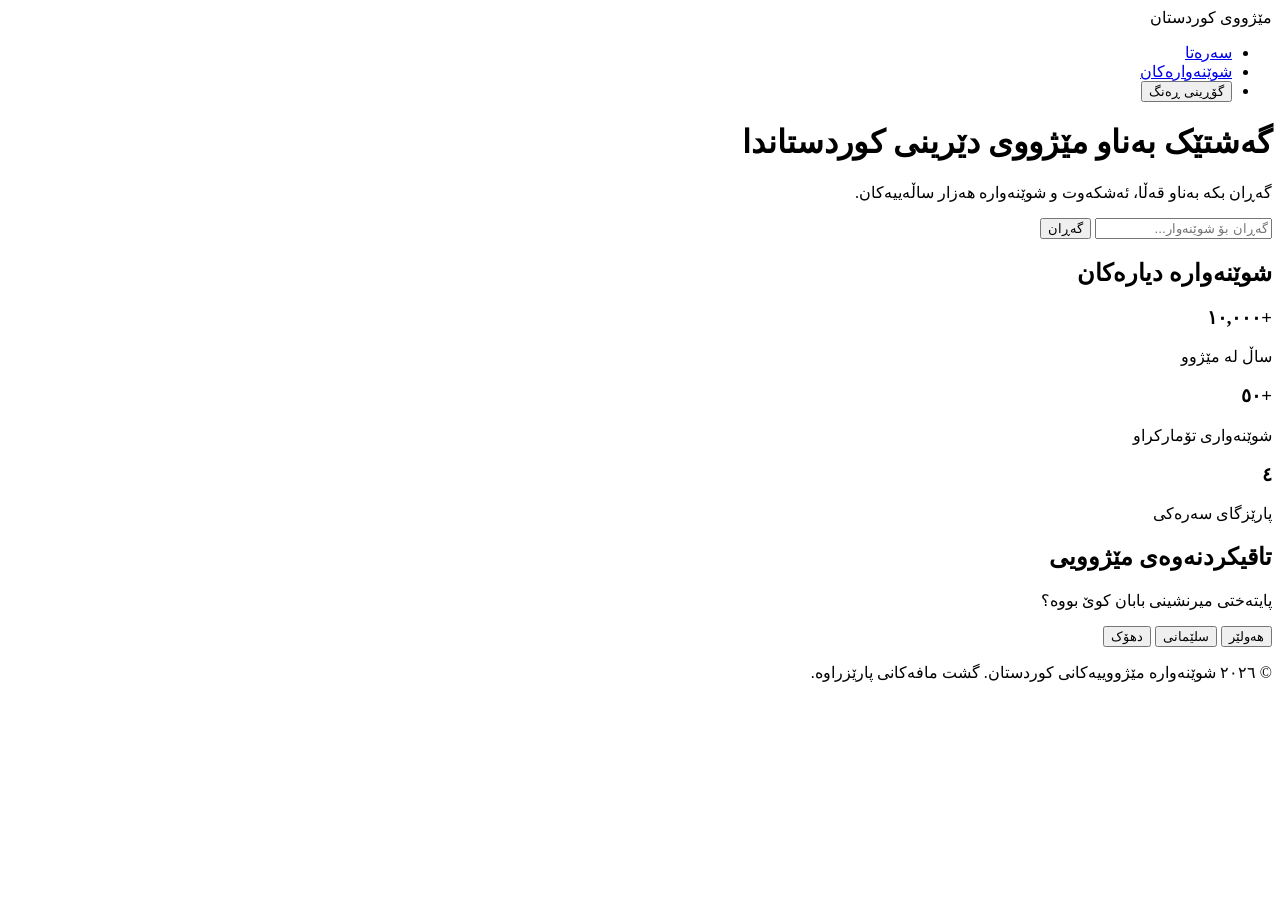
==== index.html @ 1fe8bb3f "Create index.html" ====
<!DOCTYPE html>
<html lang="ku" dir="rtl">
<head>
    <meta charset="UTF-8">
    <meta name="viewport" content="width=device-width, initial-scale=1.0">
    <title>شوێنەوارە مێژووییەکانی کوردستان</title>
    <link rel="stylesheet" href="css/style.css">
</head>
<body>
    <nav class="navbar">
        <div class="logo">مێژووی کوردستان</div>
        <ul class="nav-links">
            <li><a href="index.html">سەرەتا</a></li>
            <li><a href="places.html">شوێنەوارەکان</a></li>
            <li><button id="theme-toggle" class="btn-theme">گۆڕینی ڕەنگ</button></li>
        </ul>
    </nav>

    <header class="hero">
        <div class="hero-content">
            <h1>گەشتێک بەناو مێژووی دێرینی کوردستاندا</h1>
            <p>گەڕان بکە بەناو قەڵا، ئەشکەوت و شوێنەوارە هەزار ساڵەییەکان.</p>
            <div class="search-bar">
                <input type="text" id="home-search" placeholder="گەڕان بۆ شوێنەوار...">
                <button onclick="window.location.href='places.html'" class="btn-primary">گەڕان</button>
            </div>
        </div>
    </header>

    <section class="featured-places">
        <h2>شوێنەوارە دیارەکان</h2>
        <div class="grid-container" id="featured-grid">
            </div>
    </section>

    <section class="statistics">
        <div class="stat-box">
            <h3>+١٠,٠٠٠</h3>
            <p>ساڵ لە مێژوو</p>
        </div>
        <div class="stat-box">
            <h3>+٥٠</h3>
            <p>شوێنەواری تۆمارکراو</p>
        </div>
        <div class="stat-box">
            <h3>٤</h3>
            <p>پارێزگای سەرەکی</p>
        </div>
    </section>

    <section class="quiz-section">
        <h2>تاقیکردنەوەی مێژوویی</h2>
        <div class="quiz-container" id="quiz-container">
            <p id="question">پایتەختی میرنشینی بابان کوێ بووە؟</p>
            <div class="options">
                <button class="btn-outline" onclick="checkAnswer(false)">هەولێر</button>
                <button class="btn-outline" onclick="checkAnswer(true)">سلێمانی</button>
                <button class="btn-outline" onclick="checkAnswer(false)">دهۆک</button>
            </div>
            <p id="quiz-result"></p>
        </div>
    </section>

    <footer>
        <div class="footer-content">
            <p>&copy; ٢٠٢٦ شوێنەوارە مێژووییەکانی کوردستان. گشت مافەکانی پارێزراوە.</p>
        </div>
    </footer>

    <script src="js/script.js"></script>
</body>
</html>
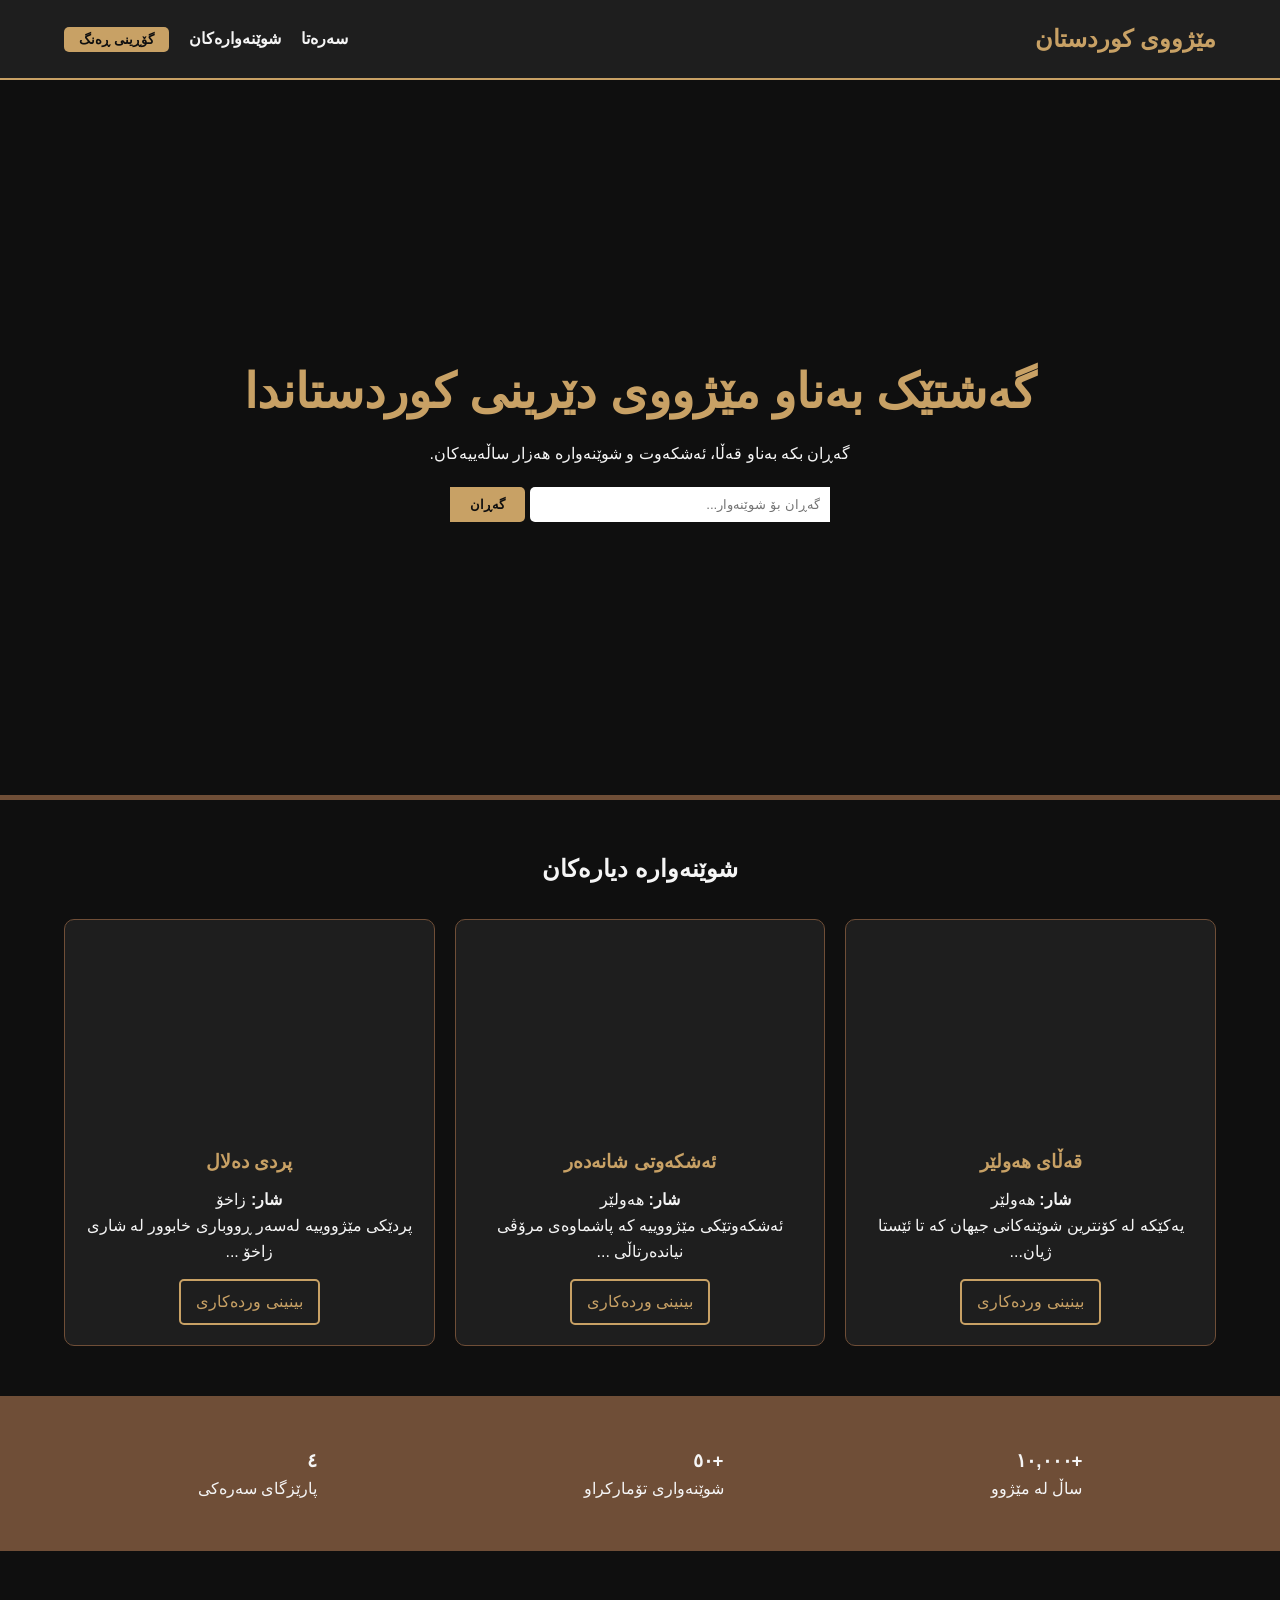
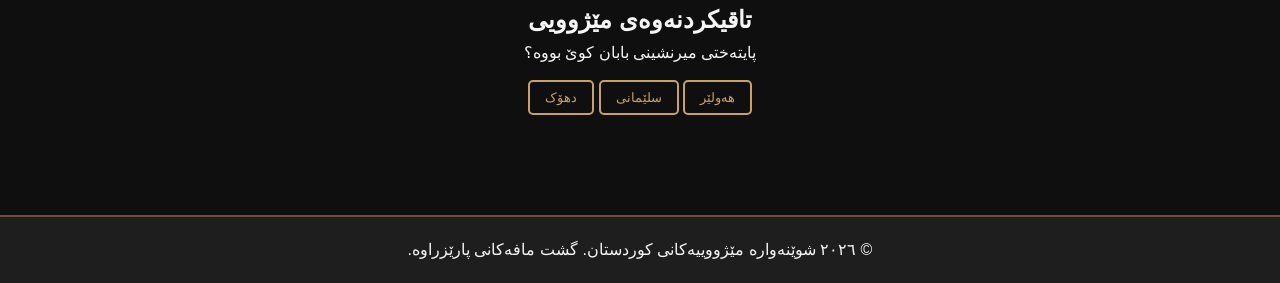
==== commit e6dd0383: "Update index.html" ====
--- a/index.html
+++ b/index.html
@@ -4,7 +4,7 @@
     <meta charset="UTF-8">
     <meta name="viewport" content="width=device-width, initial-scale=1.0">
     <title>شوێنەوارە مێژووییەکانی کوردستان</title>
-    <link rel="stylesheet" href="css/style.css">
+    <link rel="stylesheet" href="CSS/Style.CSS">
 </head>
 <body>
     <nav class="navbar">
--- a/CSS/Style.CSS
+++ b/CSS/Style.CSS
@@ -0,0 +1,229 @@
+/* پێناسەکردنی ڕەنگەکان بەپێی داواکاری */
+:root {
+    --bg-color: #0F0F0F; /* Black */
+    --text-color: #F5F5F5; /* White */
+    --primary-color: #6F4E37; /* Dark Brown */
+    --accent-color: #C8A165; /* Gold */
+    --card-bg: #1E1E1E; /* Dark Gray */
+    --transition-speed: 0.3s;
+}
+
+/* دۆخی ڕووناکی (Light Mode) */
+body.light-mode {
+    --bg-color: #F5F5F5;
+    --text-color: #0F0F0F;
+    --card-bg: #E0E0E0;
+    --primary-color: #C8A165;
+    --accent-color: #6F4E37;
+}
+
+* {
+    margin: 0;
+    padding: 0;
+    box-sizing: border-box;
+}
+
+body {
+    background-color: var(--bg-color);
+    color: var(--text-color);
+    font-family: 'Tahoma', 'Arial', sans-serif;
+    line-height: 1.6;
+    transition: background-color var(--transition-speed), color var(--transition-speed);
+}
+
+/* Navbar */
+.navbar {
+    display: flex;
+    justify-content: space-between;
+    align-items: center;
+    padding: 20px 5%;
+    background-color: var(--card-bg);
+    border-bottom: 2px solid var(--accent-color);
+    position: sticky;
+    top: 0;
+    z-index: 1000;
+}
+
+.logo {
+    font-size: 24px;
+    font-weight: bold;
+    color: var(--accent-color);
+}
+
+.nav-links {
+    list-style: none;
+    display: flex;
+    gap: 20px;
+}
+
+.nav-links a {
+    color: var(--text-color);
+    text-decoration: none;
+    font-weight: bold;
+    transition: color var(--transition-speed);
+}
+
+.nav-links a:hover {
+    color: var(--accent-color);
+}
+
+.btn-theme {
+    background: var(--accent-color);
+    color: var(--bg-color);
+    border: none;
+    padding: 5px 15px;
+    border-radius: 5px;
+    cursor: pointer;
+    font-weight: bold;
+}
+
+/* Hero Section */
+.hero {
+    height: 80vh;
+    display: flex;
+    justify-content: center;
+    align-items: center;
+    text-align: center;
+    background: linear-gradient(rgba(15, 15, 15, 0.8), rgba(15, 15, 15, 0.8)), url('../images/hero-bg.jpg') center/cover;
+    border-bottom: 5px solid var(--primary-color);
+}
+
+.hero-content h1 {
+    font-size: 3rem;
+    color: var(--accent-color);
+    margin-bottom: 10px;
+}
+
+.search-bar {
+    margin-top: 20px;
+}
+
+.search-bar input {
+    padding: 10px;
+    width: 300px;
+    border: none;
+    border-radius: 5px 0 0 5px;
+}
+
+.btn-primary {
+    padding: 10px 20px;
+    background-color: var(--accent-color);
+    border: none;
+    color: var(--bg-color);
+    font-weight: bold;
+    cursor: pointer;
+    border-radius: 0 5px 5px 0;
+}
+
+/* Grid & Cards */
+.featured-places, .places-list, .quiz-section {
+    padding: 50px 5%;
+    text-align: center;
+}
+
+.grid-container {
+    display: grid;
+    grid-template-columns: repeat(auto-fit, minmax(300px, 1fr));
+    gap: 20px;
+    margin-top: 30px;
+}
+
+.card {
+    background-color: var(--card-bg);
+    border-radius: 10px;
+    overflow: hidden;
+    transition: transform var(--transition-speed), box-shadow var(--transition-speed);
+    border: 1px solid var(--primary-color);
+}
+
+.card:hover {
+    transform: translateY(-10px);
+    box-shadow: 0 10px 20px rgba(200, 161, 101, 0.2);
+}
+
+.card img {
+    width: 100%;
+    height: 200px;
+    object-fit: cover;
+}
+
+.card-content {
+    padding: 20px;
+}
+
+.card-content h3 {
+    color: var(--accent-color);
+    margin-bottom: 10px;
+}
+
+.btn-outline {
+    display: inline-block;
+    margin-top: 15px;
+    padding: 8px 15px;
+    border: 2px solid var(--accent-color);
+    color: var(--accent-color);
+    text-decoration: none;
+    border-radius: 5px;
+    background: transparent;
+    cursor: pointer;
+}
+
+.btn-outline:hover {
+    background-color: var(--accent-color);
+    color: var(--bg-color);
+}
+
+/* Statistics */
+.statistics {
+    display: flex;
+    justify-content: space-around;
+    padding: 50px 5%;
+    background-color: var(--primary-color);
+    color: var(--text-color);
+}
+
+/* Details Page */
+.details-section {
+    padding: 50px 5%;
+    max-width: 900px;
+    margin: auto;
+}
+
+.details-image {
+    width: 100%;
+    height: 400px;
+    object-fit: cover;
+    border-radius: 10px;
+    border: 2px solid var(--accent-color);
+    margin-bottom: 20px;
+}
+
+/* Filters */
+.places-header {
+    padding: 30px 5%;
+    text-align: center;
+}
+
+.filters {
+    margin-top: 20px;
+    display: flex;
+    justify-content: center;
+    gap: 15px;
+}
+
+.filters input, .filters select {
+    padding: 10px;
+    background-color: var(--card-bg);
+    color: var(--text-color);
+    border: 1px solid var(--accent-color);
+    border-radius: 5px;
+}
+
+/* Footer */
+footer {
+    text-align: center;
+    padding: 20px;
+    background-color: var(--card-bg);
+    border-top: 2px solid var(--primary-color);
+    margin-top: 50px;
+}
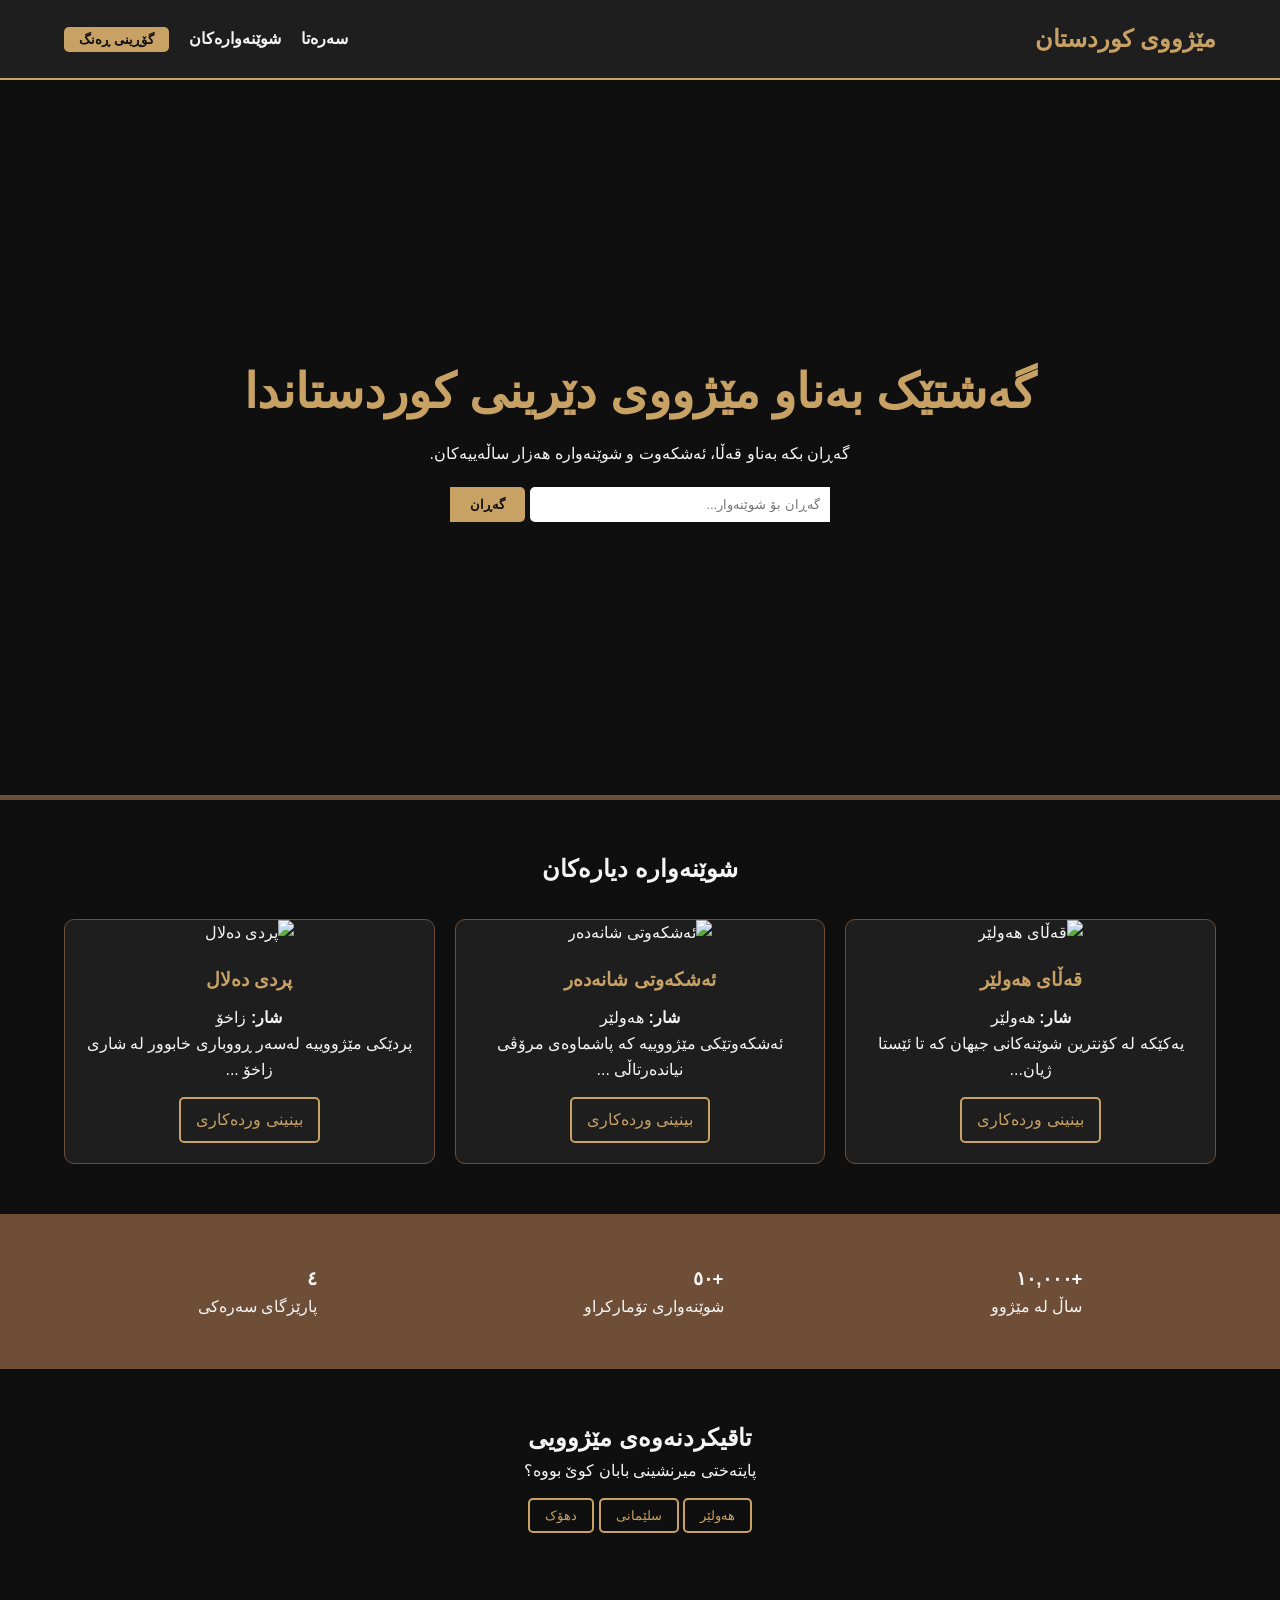
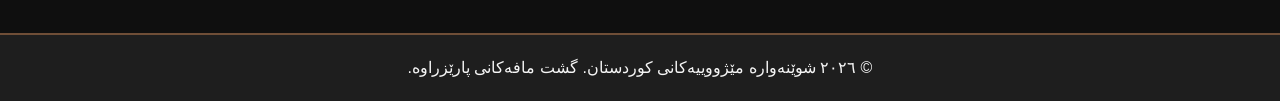
==== commit 81c47a91: "Fix stylesheet link case sensitivity" ====
--- a/index.html
+++ b/index.html
@@ -4,7 +4,7 @@
     <meta charset="UTF-8">
     <meta name="viewport" content="width=device-width, initial-scale=1.0">
     <title>شوێنەوارە مێژووییەکانی کوردستان</title>
-    <link rel="stylesheet" href="CSS/Style.CSS">
+    <link rel="stylesheet" href="CSS/style.css">
 </head>
 <body>
     <nav class="navbar">
--- a/CSS/style.css
+++ b/CSS/style.css
@@ -0,0 +1,229 @@
+/* پێناسەکردنی ڕەنگەکان بەپێی داواکاری */
+:root {
+    --bg-color: #0F0F0F; /* Black */
+    --text-color: #F5F5F5; /* White */
+    --primary-color: #6F4E37; /* Dark Brown */
+    --accent-color: #C8A165; /* Gold */
+    --card-bg: #1E1E1E; /* Dark Gray */
+    --transition-speed: 0.3s;
+}
+
+/* دۆخی ڕووناکی (Light Mode) */
+body.light-mode {
+    --bg-color: #F5F5F5;
+    --text-color: #0F0F0F;
+    --card-bg: #E0E0E0;
+    --primary-color: #C8A165;
+    --accent-color: #6F4E37;
+}
+
+* {
+    margin: 0;
+    padding: 0;
+    box-sizing: border-box;
+}
+
+body {
+    background-color: var(--bg-color);
+    color: var(--text-color);
+    font-family: 'Tahoma', 'Arial', sans-serif;
+    line-height: 1.6;
+    transition: background-color var(--transition-speed), color var(--transition-speed);
+}
+
+/* Navbar */
+.navbar {
+    display: flex;
+    justify-content: space-between;
+    align-items: center;
+    padding: 20px 5%;
+    background-color: var(--card-bg);
+    border-bottom: 2px solid var(--accent-color);
+    position: sticky;
+    top: 0;
+    z-index: 1000;
+}
+
+.logo {
+    font-size: 24px;
+    font-weight: bold;
+    color: var(--accent-color);
+}
+
+.nav-links {
+    list-style: none;
+    display: flex;
+    gap: 20px;
+}
+
+.nav-links a {
+    color: var(--text-color);
+    text-decoration: none;
+    font-weight: bold;
+    transition: color var(--transition-speed);
+}
+
+.nav-links a:hover {
+    color: var(--accent-color);
+}
+
+.btn-theme {
+    background: var(--accent-color);
+    color: var(--bg-color);
+    border: none;
+    padding: 5px 15px;
+    border-radius: 5px;
+    cursor: pointer;
+    font-weight: bold;
+}
+
+/* Hero Section */
+.hero {
+    height: 80vh;
+    display: flex;
+    justify-content: center;
+    align-items: center;
+    text-align: center;
+    background: linear-gradient(rgba(15, 15, 15, 0.8), rgba(15, 15, 15, 0.8)), url('../images/hero-bg.jpg') center/cover;
+    border-bottom: 5px solid var(--primary-color);
+}
+
+.hero-content h1 {
+    font-size: 3rem;
+    color: var(--accent-color);
+    margin-bottom: 10px;
+}
+
+.search-bar {
+    margin-top: 20px;
+}
+
+.search-bar input {
+    padding: 10px;
+    width: 300px;
+    border: none;
+    border-radius: 5px 0 0 5px;
+}
+
+.btn-primary {
+    padding: 10px 20px;
+    background-color: var(--accent-color);
+    border: none;
+    color: var(--bg-color);
+    font-weight: bold;
+    cursor: pointer;
+    border-radius: 0 5px 5px 0;
+}
+
+/* Grid & Cards */
+.featured-places, .places-list, .quiz-section {
+    padding: 50px 5%;
+    text-align: center;
+}
+
+.grid-container {
+    display: grid;
+    grid-template-columns: repeat(auto-fit, minmax(300px, 1fr));
+    gap: 20px;
+    margin-top: 30px;
+}
+
+.card {
+    background-color: var(--card-bg);
+    border-radius: 10px;
+    overflow: hidden;
+    transition: transform var(--transition-speed), box-shadow var(--transition-speed);
+    border: 1px solid var(--primary-color);
+}
+
+.card:hover {
+    transform: translateY(-10px);
+    box-shadow: 0 10px 20px rgba(200, 161, 101, 0.2);
+}
+
+.card img {
+    width: 100%;
+    height: 200px;
+    object-fit: cover;
+}
+
+.card-content {
+    padding: 20px;
+}
+
+.card-content h3 {
+    color: var(--accent-color);
+    margin-bottom: 10px;
+}
+
+.btn-outline {
+    display: inline-block;
+    margin-top: 15px;
+    padding: 8px 15px;
+    border: 2px solid var(--accent-color);
+    color: var(--accent-color);
+    text-decoration: none;
+    border-radius: 5px;
+    background: transparent;
+    cursor: pointer;
+}
+
+.btn-outline:hover {
+    background-color: var(--accent-color);
+    color: var(--bg-color);
+}
+
+/* Statistics */
+.statistics {
+    display: flex;
+    justify-content: space-around;
+    padding: 50px 5%;
+    background-color: var(--primary-color);
+    color: var(--text-color);
+}
+
+/* Details Page */
+.details-section {
+    padding: 50px 5%;
+    max-width: 900px;
+    margin: auto;
+}
+
+.details-image {
+    width: 100%;
+    height: 400px;
+    object-fit: cover;
+    border-radius: 10px;
+    border: 2px solid var(--accent-color);
+    margin-bottom: 20px;
+}
+
+/* Filters */
+.places-header {
+    padding: 30px 5%;
+    text-align: center;
+}
+
+.filters {
+    margin-top: 20px;
+    display: flex;
+    justify-content: center;
+    gap: 15px;
+}
+
+.filters input, .filters select {
+    padding: 10px;
+    background-color: var(--card-bg);
+    color: var(--text-color);
+    border: 1px solid var(--accent-color);
+    border-radius: 5px;
+}
+
+/* Footer */
+footer {
+    text-align: center;
+    padding: 20px;
+    background-color: var(--card-bg);
+    border-top: 2px solid var(--primary-color);
+    margin-top: 50px;
+}
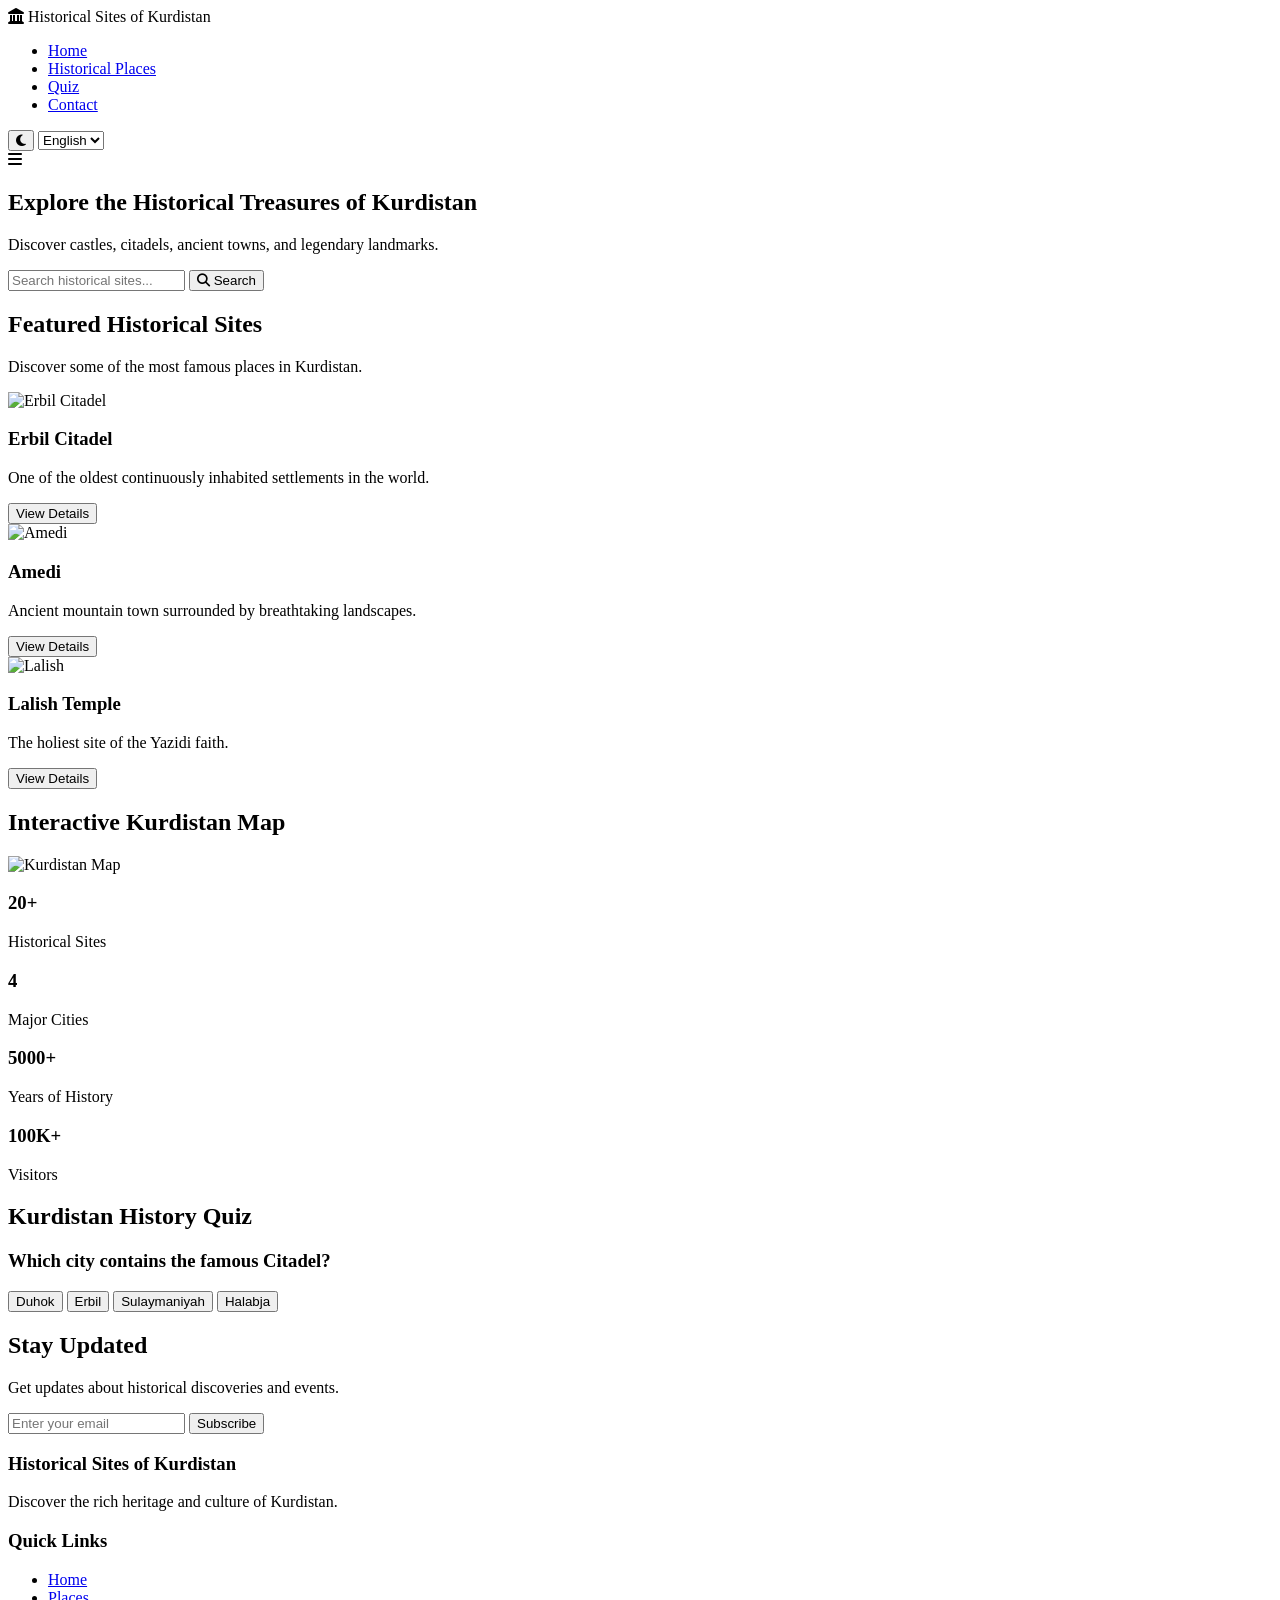
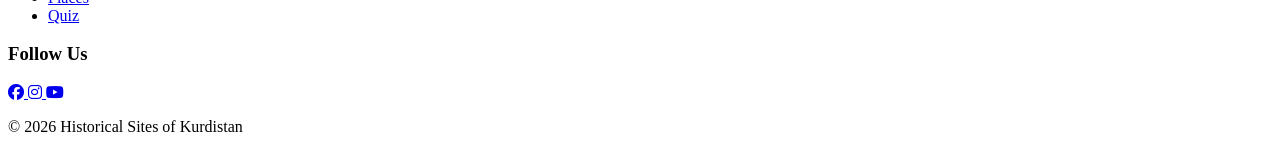
==== commit 1bab6c78: "Update index.html" ====
--- a/index.html
+++ b/index.html
@@ -1,72 +1,450 @@
 <!DOCTYPE html>
-<html lang="ku" dir="rtl">
+<html lang="en">
 <head>
-    <meta charset="UTF-8">
-    <meta name="viewport" content="width=device-width, initial-scale=1.0">
-    <title>شوێنەوارە مێژووییەکانی کوردستان</title>
-    <link rel="stylesheet" href="CSS/style.css">
+<meta charset="UTF-8">
+<meta name="viewport" content="width=device-width, initial-scale=1.0">
+
+<title>Historical Sites of Kurdistan</title>
+
+<link rel="stylesheet" href="css/style.css">
+
+<link rel="preconnect" href="https://fonts.googleapis.com">
+<link rel="preconnect" href="https://fonts.gstatic.com" crossorigin>
+
+<link href="https://fonts.googleapis.com/css2?family=Poppins:wght@300;400;500;600;700;800&display=swap" rel="stylesheet">
+
+<link rel="stylesheet"
+href="https://cdnjs.cloudflare.com/ajax/libs/font-awesome/6.5.1/css/all.min.css">
+
 </head>
+
 <body>
-    <nav class="navbar">
-        <div class="logo">مێژووی کوردستان</div>
-        <ul class="nav-links">
-            <li><a href="index.html">سەرەتا</a></li>
-            <li><a href="places.html">شوێنەوارەکان</a></li>
-            <li><button id="theme-toggle" class="btn-theme">گۆڕینی ڕەنگ</button></li>
-        </ul>
-    </nav>
-
-    <header class="hero">
-        <div class="hero-content">
-            <h1>گەشتێک بەناو مێژووی دێرینی کوردستاندا</h1>
-            <p>گەڕان بکە بەناو قەڵا، ئەشکەوت و شوێنەوارە هەزار ساڵەییەکان.</p>
-            <div class="search-bar">
-                <input type="text" id="home-search" placeholder="گەڕان بۆ شوێنەوار...">
-                <button onclick="window.location.href='places.html'" class="btn-primary">گەڕان</button>
-            </div>
-        </div>
-    </header>
-
-    <section class="featured-places">
-        <h2>شوێنەوارە دیارەکان</h2>
-        <div class="grid-container" id="featured-grid">
-            </div>
-    </section>
-
-    <section class="statistics">
-        <div class="stat-box">
-            <h3>+١٠,٠٠٠</h3>
-            <p>ساڵ لە مێژوو</p>
-        </div>
-        <div class="stat-box">
-            <h3>+٥٠</h3>
-            <p>شوێنەواری تۆمارکراو</p>
-        </div>
-        <div class="stat-box">
-            <h3>٤</h3>
-            <p>پارێزگای سەرەکی</p>
-        </div>
-    </section>
-
-    <section class="quiz-section">
-        <h2>تاقیکردنەوەی مێژوویی</h2>
-        <div class="quiz-container" id="quiz-container">
-            <p id="question">پایتەختی میرنشینی بابان کوێ بووە؟</p>
-            <div class="options">
-                <button class="btn-outline" onclick="checkAnswer(false)">هەولێر</button>
-                <button class="btn-outline" onclick="checkAnswer(true)">سلێمانی</button>
-                <button class="btn-outline" onclick="checkAnswer(false)">دهۆک</button>
-            </div>
-            <p id="quiz-result"></p>
-        </div>
-    </section>
-
-    <footer>
-        <div class="footer-content">
-            <p>&copy; ٢٠٢٦ شوێنەوارە مێژووییەکانی کوردستان. گشت مافەکانی پارێزراوە.</p>
-        </div>
-    </footer>
-
-    <script src="js/script.js"></script>
+
+<!-- ========================= -->
+<!-- NAVBAR -->
+<!-- ========================= -->
+
+<header class="header">
+
+<nav class="navbar">
+
+<div class="logo">
+<i class="fa-solid fa-landmark"></i>
+<span>Historical Sites of Kurdistan</span>
+</div>
+
+<ul class="nav-links">
+
+<li>
+<a href="index.html" data-en="Home"
+data-ku="ماڵەوە"
+data-ar="الرئيسية">
+Home
+</a>
+</li>
+
+<li>
+<a href="places.html"
+data-en="Historical Places"
+data-ku="شوێنە مێژووییەکان"
+data-ar="المواقع التاريخية">
+Historical Places
+</a>
+</li>
+
+<li>
+<a href="#quiz"
+data-en="Quiz"
+data-ku="تاقیکردنەوە"
+data-ar="الاختبار">
+Quiz
+</a>
+</li>
+
+<li>
+<a href="#footer"
+data-en="Contact"
+data-ku="پەیوەندی"
+data-ar="اتصل بنا">
+Contact
+</a>
+</li>
+
+</ul>
+
+<div class="nav-actions">
+
+<button id="themeToggle" class="theme-btn">
+<i class="fa-solid fa-moon"></i>
+</button>
+
+<select id="languageSwitcher">
+
+<option value="en">English</option>
+<option value="ku">کوردی</option>
+<option value="ar">العربية</option>
+
+</select>
+
+<div class="menu-toggle">
+<i class="fa-solid fa-bars"></i>
+</div>
+
+</div>
+
+</nav>
+
+</header>
+
+<!-- ========================= -->
+<!-- HERO SECTION -->
+<!-- ========================= -->
+
+<section class="hero">
+
+<div class="hero-overlay"></div>
+
+<div class="hero-content">
+
+<h1
+data-en="Explore the Historical Treasures of Kurdistan"
+data-ku="گەڕان بە گەنجینە مێژووییەکانی کوردستان"
+data-ar="استكشف الكنوز التاريخية في كردستان">
+
+Explore the Historical Treasures of Kurdistan
+
+</h1>
+
+<p
+data-en="Discover castles, citadels, ancient towns, and legendary landmarks."
+data-ku="قەڵا و شارە کۆنەکان و شوێنە ئەفسانەییەکان بدۆزەرەوە."
+data-ar="اكتشف القلاع والمدن القديمة والمعالم الأسطورية.">
+
+Discover castles, citadels, ancient towns, and legendary landmarks.
+
+</p>
+
+<div class="hero-search">
+
+<input
+type="text"
+id="homeSearch"
+placeholder="Search historical sites...">
+
+<button>
+<i class="fa-solid fa-magnifying-glass"></i>
+Search
+</button>
+
+</div>
+
+</div>
+
+</section>
+
+<!-- ========================= -->
+<!-- FEATURED PLACES -->
+<!-- ========================= -->
+
+<section class="featured">
+
+<div class="section-title">
+
+<h2
+data-en="Featured Historical Sites"
+data-ku="شوێنە مێژووییە دیارەکان"
+data-ar="أبرز المواقع التاريخية">
+
+Featured Historical Sites
+
+</h2>
+
+<p>
+Discover some of the most famous places in Kurdistan.
+</p>
+
+</div>
+
+<div class="featured-grid">
+
+<div class="place-card">
+
+<img src="https://images.unsplash.com/photo-1467269204594-9661b134dd2b"
+alt="Erbil Citadel">
+
+<div class="place-content">
+
+<h3>Erbil Citadel</h3>
+
+<p>
+One of the oldest continuously inhabited settlements in the world.
+</p>
+
+<button class="details-btn">
+View Details
+</button>
+
+</div>
+
+</div>
+
+<div class="place-card">
+
+<img src="https://images.unsplash.com/photo-1516483638261-f4dbaf036963"
+alt="Amedi">
+
+<div class="place-content">
+
+<h3>Amedi</h3>
+
+<p>
+Ancient mountain town surrounded by breathtaking landscapes.
+</p>
+
+<button class="details-btn">
+View Details
+</button>
+
+</div>
+
+</div>
+
+<div class="place-card">
+
+<img src="https://images.unsplash.com/photo-1521295121783-8a321d551ad2"
+alt="Lalish">
+
+<div class="place-content">
+
+<h3>Lalish Temple</h3>
+
+<p>
+The holiest site of the Yazidi faith.
+</p>
+
+<button class="details-btn">
+View Details
+</button>
+
+</div>
+
+</div>
+
+</div>
+
+</section>
+
+<!-- ========================= -->
+<!-- INTERACTIVE MAP -->
+<!-- ========================= -->
+
+<section class="map-section">
+
+<div class="section-title">
+
+<h2
+data-en="Interactive Kurdistan Map"
+data-ku="نەخشەی کارلێککارانەی کوردستان"
+data-ar="الخريطة التفاعلية لكردستان">
+
+Interactive Kurdistan Map
+
+</h2>
+
+</div>
+
+<div class="map-container">
+
+<img
+src="https://upload.wikimedia.org/wikipedia/commons/3/35/Kurdistan_Map.png"
+alt="Kurdistan Map">
+
+</div>
+
+</section>
+
+<!-- ========================= -->
+<!-- STATISTICS -->
+<!-- ========================= -->
+
+<section class="stats">
+
+<div class="stat-box">
+
+<h3>20+</h3>
+
+<p>Historical Sites</p>
+
+</div>
+
+<div class="stat-box">
+
+<h3>4</h3>
+
+<p>Major Cities</p>
+
+</div>
+
+<div class="stat-box">
+
+<h3>5000+</h3>
+
+<p>Years of History</p>
+
+</div>
+
+<div class="stat-box">
+
+<h3>100K+</h3>
+
+<p>Visitors</p>
+
+</div>
+
+</section>
+
+<!-- ========================= -->
+<!-- QUIZ SECTION -->
+<!-- ========================= -->
+
+<section id="quiz" class="quiz-section">
+
+<div class="section-title">
+
+<h2
+data-en="Kurdistan History Quiz"
+data-ku="تاقیکردنەوەی مێژووی کوردستان"
+data-ar="اختبار تاريخ كردستان">
+
+Kurdistan History Quiz
+
+</h2>
+
+</div>
+
+<div class="quiz-box">
+
+<h3>
+Which city contains the famous Citadel?
+</h3>
+
+<button class="quiz-option">
+Duhok
+</button>
+
+<button class="quiz-option correct">
+Erbil
+</button>
+
+<button class="quiz-option">
+Sulaymaniyah
+</button>
+
+<button class="quiz-option">
+Halabja
+</button>
+
+<p id="quizResult"></p>
+
+</div>
+
+</section>
+
+<!-- ========================= -->
+<!-- NEWSLETTER -->
+<!-- ========================= -->
+
+<section class="newsletter">
+
+<h2>Stay Updated</h2>
+
+<p>
+Get updates about historical discoveries and events.
+</p>
+
+<div class="newsletter-form">
+
+<input
+type="email"
+placeholder="Enter your email">
+
+<button>
+Subscribe
+</button>
+
+</div>
+
+</section>
+
+<!-- ========================= -->
+<!-- FOOTER -->
+<!-- ========================= -->
+
+<footer id="footer">
+
+<div class="footer-content">
+
+<div class="footer-column">
+
+<h3>Historical Sites of Kurdistan</h3>
+
+<p>
+Discover the rich heritage and culture of Kurdistan.
+</p>
+
+</div>
+
+<div class="footer-column">
+
+<h3>Quick Links</h3>
+
+<ul>
+
+<li><a href="index.html">Home</a></li>
+
+<li><a href="places.html">Places</a></li>
+
+<li><a href="#quiz">Quiz</a></li>
+
+</ul>
+
+</div>
+
+<div class="footer-column">
+
+<h3>Follow Us</h3>
+
+<div class="social-links">
+
+<a href="#">
+<i class="fab fa-facebook"></i>
+</a>
+
+<a href="#">
+<i class="fab fa-instagram"></i>
+</a>
+
+<a href="#">
+<i class="fab fa-youtube"></i>
+</a>
+
+</div>
+
+</div>
+
+</div>
+
+<div class="footer-bottom">
+
+<p>
+© 2026 Historical Sites of Kurdistan
+</p>
+
+</div>
+
+</footer>
+
+<script src="js/script.js"></script>
+
 </body>
-</html>
+</html>
